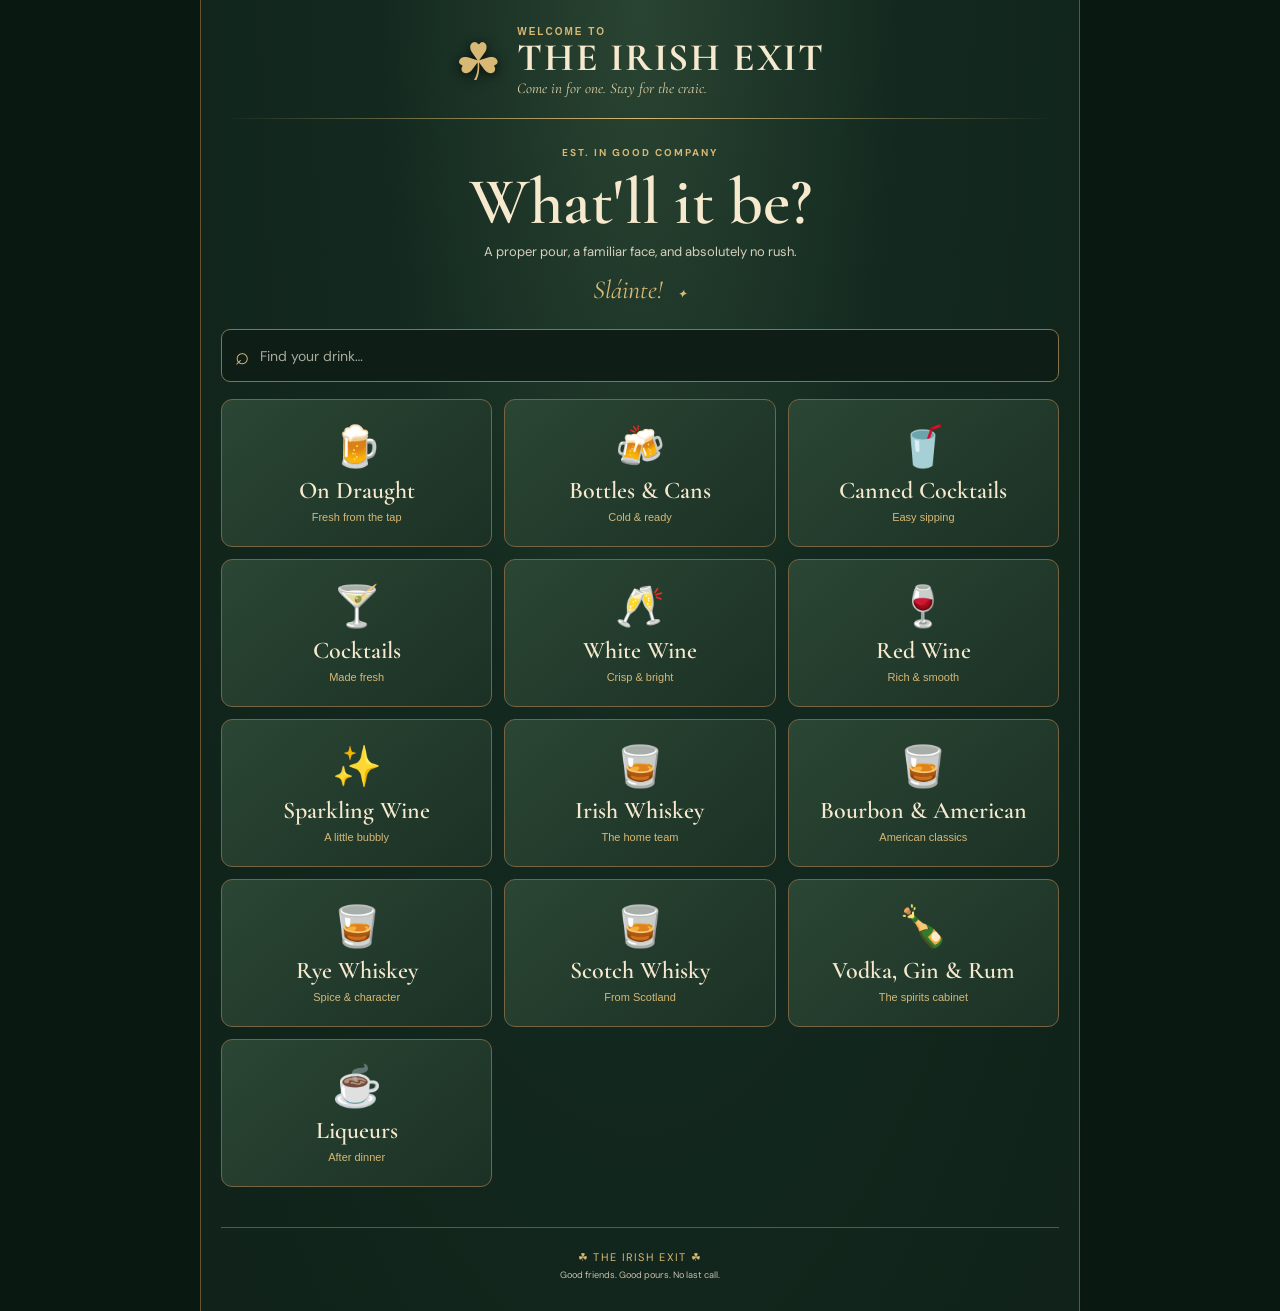
==== index.html @ 0d5032d0 "Add files via upload" ====
<!doctype html><html lang="en"><head><meta charset="utf-8"><meta name="viewport" content="width=device-width,initial-scale=1,viewport-fit=cover"><meta name="theme-color" content="#12251e"><meta name="description" content="The Irish Exit — a proper drink awaits."><link rel="manifest" href="manifest.webmanifest"><link rel="icon" href="icon.svg" type="image/svg+xml"><title>The Irish Exit · Drinks Menu</title><link rel="stylesheet" href="style.css"></head><body><div class="frame"><header><button class="brand" id="home" aria-label="Return to home"><span class="crest">☘</span><span><small>WELCOME TO</small><strong>THE IRISH EXIT</strong><em>Come in for one. Stay for the craic.</em></span></button><div class="rule"></div></header><main><section class="intro" id="intro"><div class="eyebrow">EST. IN GOOD COMPANY</div><h1>What'll it be?</h1><p>A proper pour, a familiar face, and absolutely no rush.</p><div class="signature">Sláinte! <span>✦</span></div></section><div class="toolbar"><button id="back" class="back hidden">← All categories</button><label class="search"><span>⌕</span><input id="search" placeholder="Find your drink…" autocomplete="off" aria-label="Search drinks"></label></div><div id="view"></div></main><footer><span>☘ THE IRISH EXIT ☘</span><small>Good friends. Good pours. No last call.</small></footer></div><dialog id="detail"><div class="modal"><button id="close" class="close" aria-label="Close">×</button><div class="drink-art" id="art"></div><div class="eyebrow" id="detail-cat"></div><h2 id="detail-title"></h2><p id="detail-description"></p><div id="ingredients-wrap"><h3>WHAT'S IN IT</h3><p id="detail-ingredients"></p></div><button class="done" id="done">Back to menu</button></div></dialog><script src="app.js"></script></body></html>
---- style.css ----
@import url('https://fonts.googleapis.com/css2?family=Cormorant+Garamond:wght@500;600;700&family=DM+Sans:wght@400;500;600;700&display=swap');
:root{color-scheme:dark;--bg:#12251e;--panel:#203a2c;--gold:#d8b875;--cream:#f6e9ce;--muted:#c3c3b2}*{box-sizing:border-box}body{margin:0;background:#091810;color:var(--cream);font-family:'DM Sans',Arial,sans-serif}.frame{max-width:880px;margin:auto;min-height:100dvh;background:radial-gradient(ellipse at 50% 0%,#2a4432 0%,#13291f 42%,#102219 100%);border-left:1px solid #665532;border-right:1px solid #665532}header{padding:25px 22px 0}.brand{width:100%;background:none;border:0;color:inherit;display:flex;align-items:center;justify-content:center;gap:15px;text-align:left;cursor:pointer}.crest{font-size:52px;color:var(--gold);text-shadow:0 2px 12px #080e0b}.brand span:last-child{display:flex;flex-direction:column}.brand small,.eyebrow{color:var(--gold);letter-spacing:.2em;font-size:10px;font-weight:700}.brand strong{font:700 clamp(26px,5vw,39px)/1.08 'Cormorant Garamond',Georgia,serif;letter-spacing:.045em}.brand em{font:italic 15px 'Cormorant Garamond',Georgia,serif;color:#dfcfa7}.rule{height:1px;background:linear-gradient(90deg,transparent,var(--gold),transparent);margin-top:20px}main{padding:0 20px 25px}.intro{text-align:center;padding:27px 5px 16px}.intro h1{font:600 clamp(43px,8vw,66px)/1 'Cormorant Garamond',Georgia,serif;margin:10px 0 8px}.intro p{font-size:13px;color:#d6d0be;margin:0}.signature{color:var(--gold);font:italic 26px 'Cormorant Garamond',Georgia,serif;margin-top:14px}.signature span{font-size:12px;margin-left:8px}.toolbar{display:flex;gap:10px;align-items:center;margin:8px 0 17px}.search{border:1px solid #85734b;border-radius:9px;display:flex;align-items:center;gap:9px;padding:10px 13px;flex:1;background:#0e1e17}.search span{font-size:24px;color:var(--gold)}input{width:100%;border:0;outline:0;background:transparent;color:var(--cream);font:14px 'DM Sans',Arial,sans-serif}input::placeholder{color:#a9aa9b}.back{border:1px solid #8a764d;color:var(--gold);background:#203629;padding:12px;border-radius:8px;cursor:pointer}.hidden{display:none!important}.tiles{display:grid;grid-template-columns:repeat(2,minmax(0,1fr));gap:12px}.tile,.drink{background:linear-gradient(140deg,#2b4634,#1b3125);border:1px solid #776442;border-radius:11px;color:var(--cream);text-align:left;cursor:pointer;transition:transform .15s,border-color .15s}.tile:active,.drink:active{transform:scale(.98)}.tile{min-height:148px;display:flex;flex-direction:column;justify-content:center;align-items:center;padding:15px;gap:6px}.tile .emoji{font-size:40px}.tile strong{font:600 24px 'Cormorant Garamond',Georgia,serif;text-align:center}.tile small{font-size:11px;color:var(--gold)}.section-head{font:600 37px 'Cormorant Garamond',Georgia,serif;text-align:center;margin:8px 0 17px}.drinks{display:grid;grid-template-columns:repeat(2,minmax(0,1fr));gap:12px}.drink{min-height:154px;padding:16px;display:flex;flex-direction:column;align-items:center;justify-content:center;gap:8px;text-align:center}.drink .emoji{font-size:42px;line-height:1}.drink strong{font:600 23px/1.05 'Cormorant Garamond',Georgia,serif}.drink small{color:var(--gold);font-size:11px}.empty{text-align:center;color:var(--muted);padding:50px 0}footer{border-top:1px solid #675538;margin:15px 20px 0;padding:22px 0 30px;display:flex;flex-direction:column;gap:5px;align-items:center;color:var(--gold);font-size:11px;letter-spacing:.12em}footer small{color:#c9c0a9;letter-spacing:0}dialog{border:1px solid #b3995b;border-radius:15px;padding:0;background:#193023;color:var(--cream);width:min(90vw,460px);max-height:90dvh;box-shadow:0 25px 90px #000b}dialog::backdrop{background:#050b08d9}.modal{padding:24px 25px 28px;text-align:center;position:relative}.close{position:absolute;right:12px;top:10px;border:0;background:transparent;color:var(--gold);font-size:32px;cursor:pointer}.drink-art{font-size:90px;padding:8px 0 14px;text-shadow:0 12px 25px #0008}.modal h2{font:600 43px/1.02 'Cormorant Garamond',Georgia,serif;margin:9px 0 12px}.modal p{line-height:1.6;color:#ded9ca;font-size:14px}.modal h3{color:var(--gold);font-size:11px;letter-spacing:.18em;margin-top:24px}.done{width:100%;background:var(--gold);color:#14251b;border:0;padding:13px;border-radius:8px;font-weight:700;margin-top:16px;cursor:pointer}@media(min-width:650px){.tiles{grid-template-columns:repeat(3,1fr)}.drinks{grid-template-columns:repeat(3,1fr)}}@media(max-width:360px){main{padding:0 12px 18px}.tile strong{font-size:20px}.drink strong{font-size:20px}}
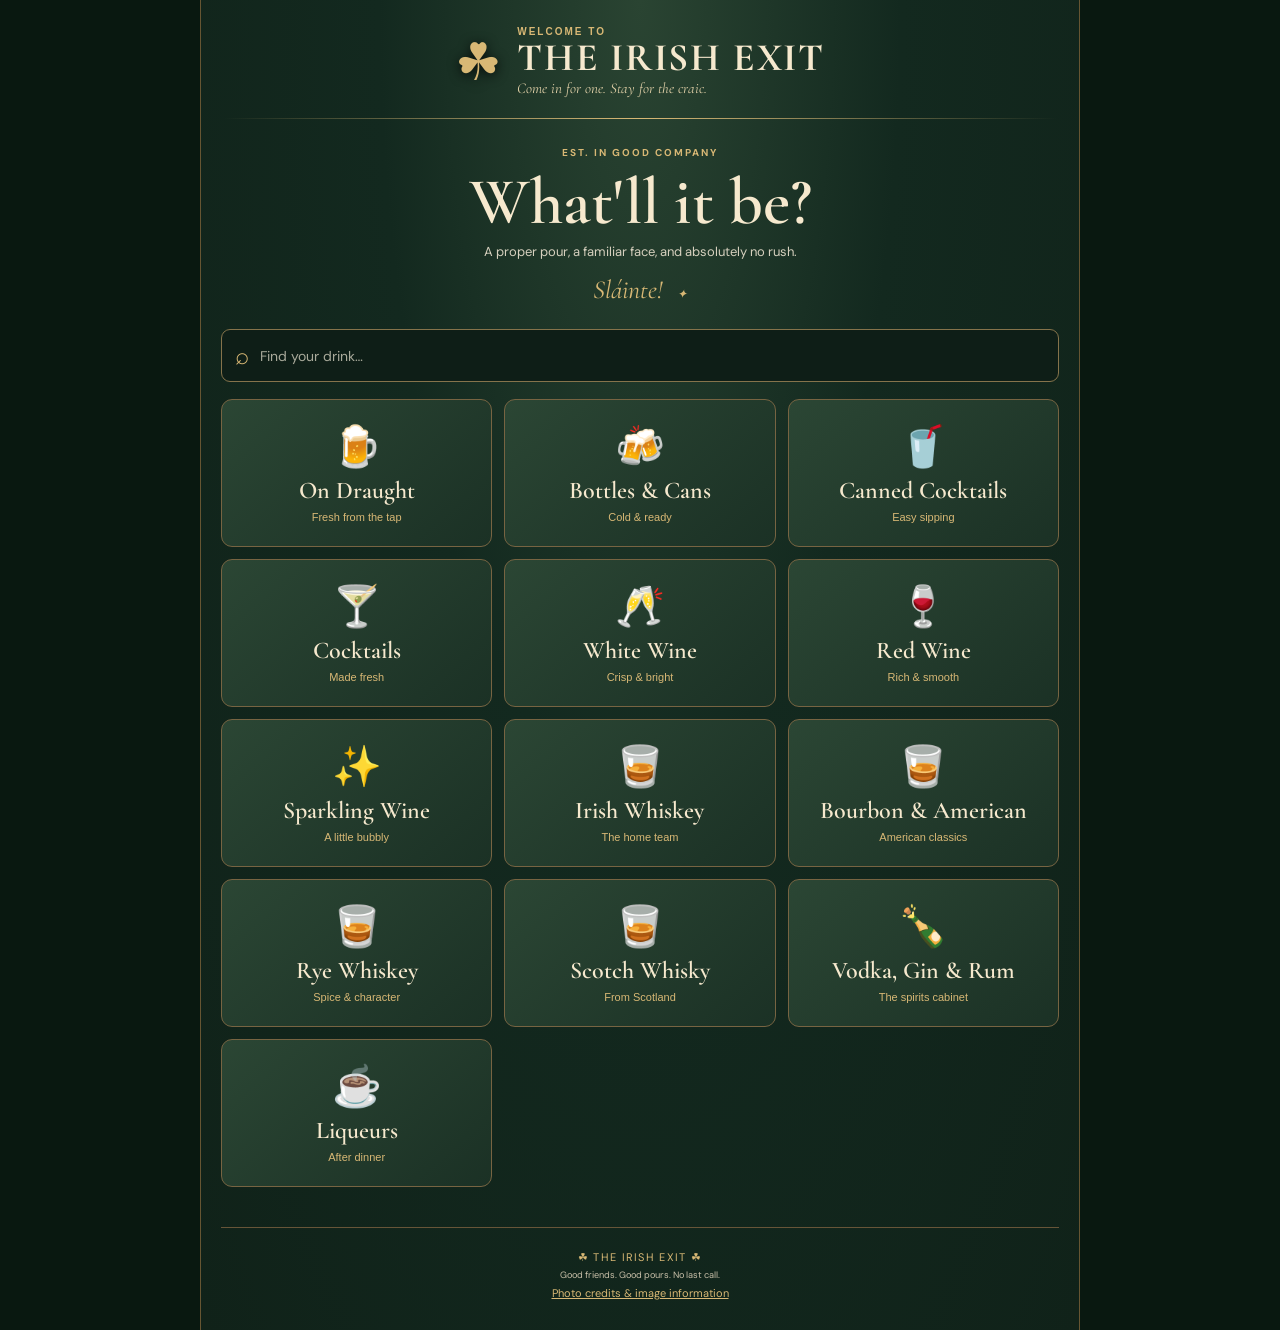
==== commit 4a7dd5dd: "Replace cropped drink images with Version 3 standalone photos Integrate 32 host-supplied product pho" ====
--- a/index.html
+++ b/index.html
@@ -1 +1 @@
-<!doctype html><html lang="en"><head><meta charset="utf-8"><meta name="viewport" content="width=device-width,initial-scale=1,viewport-fit=cover"><meta name="theme-color" content="#12251e"><meta name="description" content="The Irish Exit — a proper drink awaits."><link rel="manifest" href="manifest.webmanifest"><link rel="icon" href="icon.svg" type="image/svg+xml"><title>The Irish Exit · Drinks Menu</title><link rel="stylesheet" href="style.css"></head><body><div class="frame"><header><button class="brand" id="home" aria-label="Return to home"><span class="crest">☘</span><span><small>WELCOME TO</small><strong>THE IRISH EXIT</strong><em>Come in for one. Stay for the craic.</em></span></button><div class="rule"></div></header><main><section class="intro" id="intro"><div class="eyebrow">EST. IN GOOD COMPANY</div><h1>What'll it be?</h1><p>A proper pour, a familiar face, and absolutely no rush.</p><div class="signature">Sláinte! <span>✦</span></div></section><div class="toolbar"><button id="back" class="back hidden">← All categories</button><label class="search"><span>⌕</span><input id="search" placeholder="Find your drink…" autocomplete="off" aria-label="Search drinks"></label></div><div id="view"></div></main><footer><span>☘ THE IRISH EXIT ☘</span><small>Good friends. Good pours. No last call.</small></footer></div><dialog id="detail"><div class="modal"><button id="close" class="close" aria-label="Close">×</button><div class="drink-art" id="art"></div><div class="eyebrow" id="detail-cat"></div><h2 id="detail-title"></h2><p id="detail-description"></p><div id="ingredients-wrap"><h3>WHAT'S IN IT</h3><p id="detail-ingredients"></p></div><button class="done" id="done">Back to menu</button></div></dialog><script src="app.js"></script></body></html>
+<!doctype html><html lang="en"><head><meta charset="utf-8"><meta name="viewport" content="width=device-width,initial-scale=1,viewport-fit=cover"><meta name="theme-color" content="#12251e"><meta name="description" content="The Irish Exit — a proper drink awaits."><link rel="manifest" href="manifest.webmanifest"><link rel="icon" href="icon.svg" type="image/svg+xml"><title>The Irish Exit · Drinks Menu</title><link rel="stylesheet" href="style.css"></head><body><div class="frame"><header><button class="brand" id="home" aria-label="Return to home"><span class="crest">☘</span><span><small>WELCOME TO</small><strong>THE IRISH EXIT</strong><em>Come in for one. Stay for the craic.</em></span></button><div class="rule"></div></header><main><section class="intro" id="intro"><div class="eyebrow">EST. IN GOOD COMPANY</div><h1>What'll it be?</h1><p>A proper pour, a familiar face, and absolutely no rush.</p><div class="signature">Sláinte! <span>✦</span></div></section><div class="toolbar"><button id="back" class="back hidden">← All categories</button><label class="search"><span>⌕</span><input id="search" placeholder="Find your drink…" autocomplete="off" aria-label="Search drinks"></label></div><div id="view"></div></main><footer><span>☘ THE IRISH EXIT ☘</span><small>Good friends. Good pours. No last call.</small><a href="photo-credits.html">Photo credits &amp; image information</a></footer></div><dialog id="detail"><div class="modal"><button id="close" class="close" aria-label="Close">×</button><div class="drink-art" id="art"></div><div class="eyebrow" id="detail-cat"></div><h2 id="detail-title"></h2><p id="detail-description"></p><div id="ingredients-wrap"><h3>WHAT'S IN IT</h3><p id="detail-ingredients"></p></div><button class="done" id="done">Back to menu</button></div></dialog><script src="app.js"></script></body></html>
--- a/style.css
+++ b/style.css
@@ -1,2 +1,8 @@
-@import url('https://fonts.googleapis.com/css2?family=Cormorant+Garamond:wght@500;600;700&family=DM+Sans:wght@400;500;600;700&display=swap');
-:root{color-scheme:dark;--bg:#12251e;--panel:#203a2c;--gold:#d8b875;--cream:#f6e9ce;--muted:#c3c3b2}*{box-sizing:border-box}body{margin:0;background:#091810;color:var(--cream);font-family:'DM Sans',Arial,sans-serif}.frame{max-width:880px;margin:auto;min-height:100dvh;background:radial-gradient(ellipse at 50% 0%,#2a4432 0%,#13291f 42%,#102219 100%);border-left:1px solid #665532;border-right:1px solid #665532}header{padding:25px 22px 0}.brand{width:100%;background:none;border:0;color:inherit;display:flex;align-items:center;justify-content:center;gap:15px;text-align:left;cursor:pointer}.crest{font-size:52px;color:var(--gold);text-shadow:0 2px 12px #080e0b}.brand span:last-child{display:flex;flex-direction:column}.brand small,.eyebrow{color:var(--gold);letter-spacing:.2em;font-size:10px;font-weight:700}.brand strong{font:700 clamp(26px,5vw,39px)/1.08 'Cormorant Garamond',Georgia,serif;letter-spacing:.045em}.brand em{font:italic 15px 'Cormorant Garamond',Georgia,serif;color:#dfcfa7}.rule{height:1px;background:linear-gradient(90deg,transparent,var(--gold),transparent);margin-top:20px}main{padding:0 20px 25px}.intro{text-align:center;padding:27px 5px 16px}.intro h1{font:600 clamp(43px,8vw,66px)/1 'Cormorant Garamond',Georgia,serif;margin:10px 0 8px}.intro p{font-size:13px;color:#d6d0be;margin:0}.signature{color:var(--gold);font:italic 26px 'Cormorant Garamond',Georgia,serif;margin-top:14px}.signature span{font-size:12px;margin-left:8px}.toolbar{display:flex;gap:10px;align-items:center;margin:8px 0 17px}.search{border:1px solid #85734b;border-radius:9px;display:flex;align-items:center;gap:9px;padding:10px 13px;flex:1;background:#0e1e17}.search span{font-size:24px;color:var(--gold)}input{width:100%;border:0;outline:0;background:transparent;color:var(--cream);font:14px 'DM Sans',Arial,sans-serif}input::placeholder{color:#a9aa9b}.back{border:1px solid #8a764d;color:var(--gold);background:#203629;padding:12px;border-radius:8px;cursor:pointer}.hidden{display:none!important}.tiles{display:grid;grid-template-columns:repeat(2,minmax(0,1fr));gap:12px}.tile,.drink{background:linear-gradient(140deg,#2b4634,#1b3125);border:1px solid #776442;border-radius:11px;color:var(--cream);text-align:left;cursor:pointer;transition:transform .15s,border-color .15s}.tile:active,.drink:active{transform:scale(.98)}.tile{min-height:148px;display:flex;flex-direction:column;justify-content:center;align-items:center;padding:15px;gap:6px}.tile .emoji{font-size:40px}.tile strong{font:600 24px 'Cormorant Garamond',Georgia,serif;text-align:center}.tile small{font-size:11px;color:var(--gold)}.section-head{font:600 37px 'Cormorant Garamond',Georgia,serif;text-align:center;margin:8px 0 17px}.drinks{display:grid;grid-template-columns:repeat(2,minmax(0,1fr));gap:12px}.drink{min-height:154px;padding:16px;display:flex;flex-direction:column;align-items:center;justify-content:center;gap:8px;text-align:center}.drink .emoji{font-size:42px;line-height:1}.drink strong{font:600 23px/1.05 'Cormorant Garamond',Georgia,serif}.drink small{color:var(--gold);font-size:11px}.empty{text-align:center;color:var(--muted);padding:50px 0}footer{border-top:1px solid #675538;margin:15px 20px 0;padding:22px 0 30px;display:flex;flex-direction:column;gap:5px;align-items:center;color:var(--gold);font-size:11px;letter-spacing:.12em}footer small{color:#c9c0a9;letter-spacing:0}dialog{border:1px solid #b3995b;border-radius:15px;padding:0;background:#193023;color:var(--cream);width:min(90vw,460px);max-height:90dvh;box-shadow:0 25px 90px #000b}dialog::backdrop{background:#050b08d9}.modal{padding:24px 25px 28px;text-align:center;position:relative}.close{position:absolute;right:12px;top:10px;border:0;background:transparent;color:var(--gold);font-size:32px;cursor:pointer}.drink-art{font-size:90px;padding:8px 0 14px;text-shadow:0 12px 25px #0008}.modal h2{font:600 43px/1.02 'Cormorant Garamond',Georgia,serif;margin:9px 0 12px}.modal p{line-height:1.6;color:#ded9ca;font-size:14px}.modal h3{color:var(--gold);font-size:11px;letter-spacing:.18em;margin-top:24px}.done{width:100%;background:var(--gold);color:#14251b;border:0;padding:13px;border-radius:8px;font-weight:700;margin-top:16px;cursor:pointer}@media(min-width:650px){.tiles{grid-template-columns:repeat(3,1fr)}.drinks{grid-template-columns:repeat(3,1fr)}}@media(max-width:360px){main{padding:0 12px 18px}.tile strong{font-size:20px}.drink strong{font-size:20px}}
+@import url('https://fonts.googleapis.com/css2?family=Cormorant+Garamond:wght@500;600;700&family=DM+Sans:wght@400;500;600;700&display=swap');
+:root{color-scheme:dark;--bg:#12251e;--panel:#203a2c;--gold:#d8b875;--cream:#f6e9ce;--muted:#c3c3b2}*{box-sizing:border-box}body{margin:0;background:#091810;color:var(--cream);font-family:'DM Sans',Arial,sans-serif}.frame{max-width:880px;margin:auto;min-height:100dvh;background:radial-gradient(ellipse at 50% 0%,#2a4432 0%,#13291f 42%,#102219 100%);border-left:1px solid #665532;border-right:1px solid #665532}header{padding:25px 22px 0}.brand{width:100%;background:none;border:0;color:inherit;display:flex;align-items:center;justify-content:center;gap:15px;text-align:left;cursor:pointer}.crest{font-size:52px;color:var(--gold);text-shadow:0 2px 12px #080e0b}.brand span:last-child{display:flex;flex-direction:column}.brand small,.eyebrow{color:var(--gold);letter-spacing:.2em;font-size:10px;font-weight:700}.brand strong{font:700 clamp(26px,5vw,39px)/1.08 'Cormorant Garamond',Georgia,serif;letter-spacing:.045em}.brand em{font:italic 15px 'Cormorant Garamond',Georgia,serif;color:#dfcfa7}.rule{height:1px;background:linear-gradient(90deg,transparent,var(--gold),transparent);margin-top:20px}main{padding:0 20px 25px}.intro{text-align:center;padding:27px 5px 16px}.intro h1{font:600 clamp(43px,8vw,66px)/1 'Cormorant Garamond',Georgia,serif;margin:10px 0 8px}.intro p{font-size:13px;color:#d6d0be;margin:0}.signature{color:var(--gold);font:italic 26px 'Cormorant Garamond',Georgia,serif;margin-top:14px}.signature span{font-size:12px;margin-left:8px}.toolbar{display:flex;gap:10px;align-items:center;margin:8px 0 17px}.search{border:1px solid #85734b;border-radius:9px;display:flex;align-items:center;gap:9px;padding:10px 13px;flex:1;background:#0e1e17}.search span{font-size:24px;color:var(--gold)}input{width:100%;border:0;outline:0;background:transparent;color:var(--cream);font:14px 'DM Sans',Arial,sans-serif}input::placeholder{color:#a9aa9b}.back{border:1px solid #8a764d;color:var(--gold);background:#203629;padding:12px;border-radius:8px;cursor:pointer}.hidden{display:none!important}.tiles{display:grid;grid-template-columns:repeat(2,minmax(0,1fr));gap:12px}.tile,.drink{background:linear-gradient(140deg,#2b4634,#1b3125);border:1px solid #776442;border-radius:11px;color:var(--cream);text-align:left;cursor:pointer;transition:transform .15s,border-color .15s}.tile:active,.drink:active{transform:scale(.98)}.tile{min-height:148px;display:flex;flex-direction:column;justify-content:center;align-items:center;padding:15px;gap:6px}.tile .emoji{font-size:40px}.tile strong{font:600 24px 'Cormorant Garamond',Georgia,serif;text-align:center}.tile small{font-size:11px;color:var(--gold)}.section-head{font:600 37px 'Cormorant Garamond',Georgia,serif;text-align:center;margin:8px 0 17px}.drinks{display:grid;grid-template-columns:repeat(2,minmax(0,1fr));gap:12px}.drink{min-height:154px;padding:16px;display:flex;flex-direction:column;align-items:center;justify-content:center;gap:8px;text-align:center}.drink .emoji{font-size:42px;line-height:1}.drink strong{font:600 23px/1.05 'Cormorant Garamond',Georgia,serif}.drink small{color:var(--gold);font-size:11px}.empty{text-align:center;color:var(--muted);padding:50px 0}footer{border-top:1px solid #675538;margin:15px 20px 0;padding:22px 0 30px;display:flex;flex-direction:column;gap:5px;align-items:center;color:var(--gold);font-size:11px;letter-spacing:.12em}footer small{color:#c9c0a9;letter-spacing:0}dialog{border:1px solid #b3995b;border-radius:15px;padding:0;background:#193023;color:var(--cream);width:min(90vw,460px);max-height:90dvh;box-shadow:0 25px 90px #000b}dialog::backdrop{background:#050b08d9}.modal{padding:24px 25px 28px;text-align:center;position:relative}.close{position:absolute;right:12px;top:10px;border:0;background:transparent;color:var(--gold);font-size:32px;cursor:pointer}.drink-art{font-size:90px;padding:8px 0 14px;text-shadow:0 12px 25px #0008}.modal h2{font:600 43px/1.02 'Cormorant Garamond',Georgia,serif;margin:9px 0 12px}.modal p{line-height:1.6;color:#ded9ca;font-size:14px}.modal h3{color:var(--gold);font-size:11px;letter-spacing:.18em;margin-top:24px}.done{width:100%;background:var(--gold);color:#14251b;border:0;padding:13px;border-radius:8px;font-weight:700;margin-top:16px;cursor:pointer}@media(min-width:650px){.tiles{grid-template-columns:repeat(3,1fr)}.drinks{grid-template-columns:repeat(3,1fr)}}@media(max-width:360px){main{padding:0 12px 18px}.tile strong{font-size:20px}.drink strong{font-size:20px}}
+
+/* Version 2: individual drink photography */
+.drink{padding:10px 10px 15px;justify-content:flex-start;min-height:215px}.drink-photo{display:block;width:100%;height:140px;object-fit:contain;background:#f5f2ea;border-radius:7px}.drink strong{font-size:21px;margin-top:3px}.drink small{font-size:9px}.drink-art{padding:14px 0 8px;font-size:inherit;text-shadow:none}.drink-art img{width:min(100%,260px);height:260px;object-fit:contain;background:#f5f2ea;border-radius:10px}.modal{overflow-y:auto;max-height:90dvh}@media(max-width:420px){.drink-photo{height:125px}.drink{min-height:200px}.drink strong{font-size:19px}}
+
+/* V3: honest image status and source link */
+.photo-note{display:block;color:#ded9ca;font:11px Arial,sans-serif;line-height:1.4;margin:5px 0}.drink .photo-note{font-size:10px}footer a{color:#d8b875;letter-spacing:0}
